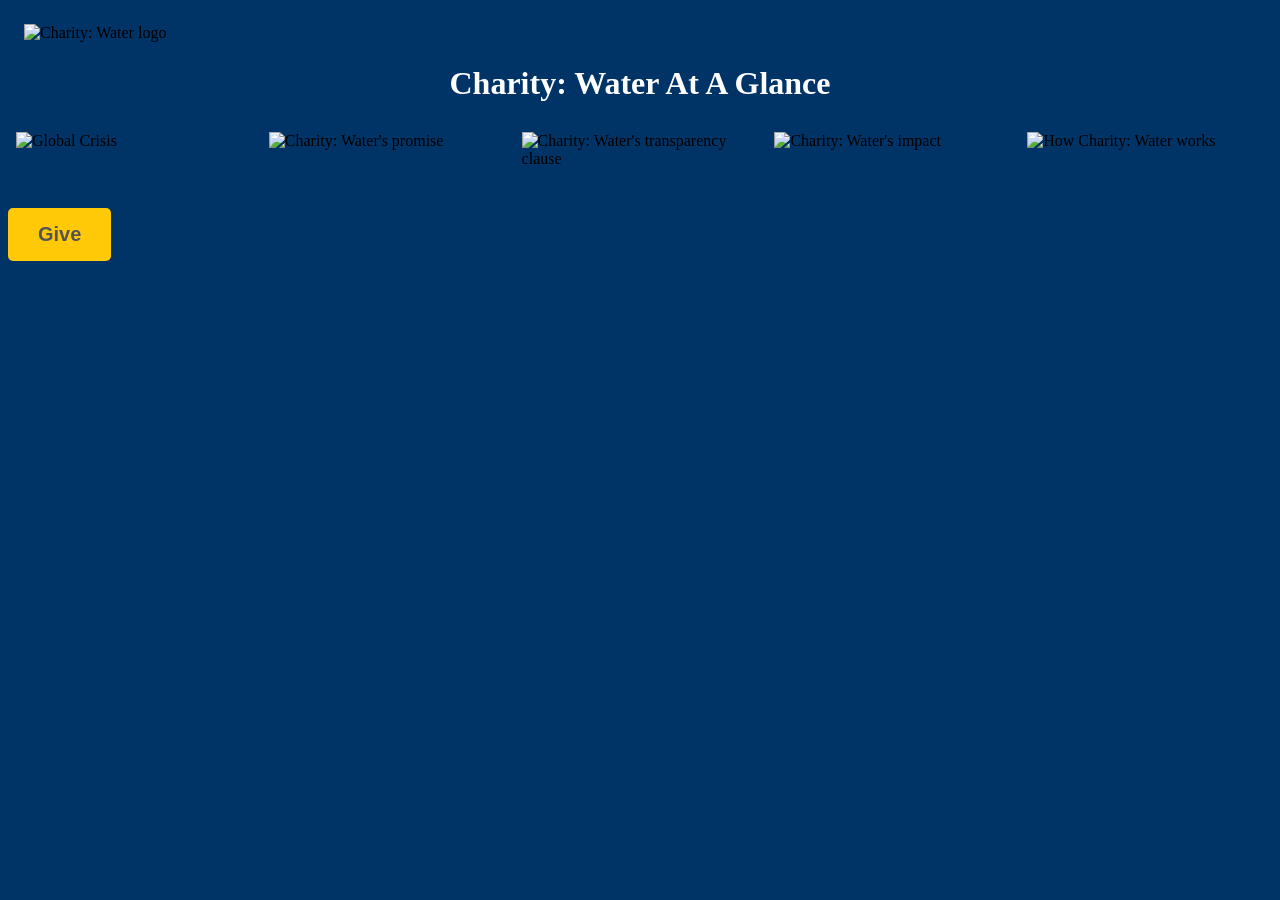
==== LearnMore.html @ 334eeda9 "Add files via upload" ====
<!DOCTYPE html>
<html lang="en">
<head>
    <meta charset="utf-8">
    <title>Learn More - Charity:Water</title>
    <link rel="stylesheet" href="styles.css">
    <link rel="icon" type="image/png" href="img/jerry_can_yellow.png">
</head>
<body>
    <div id="logo"><a target="_blank" href="https://www.charitywater.org/?utm_source=adwords&utm_medium=paid-cpc&utm_campaign=bof-spring-usrow&utm_term=GA_BOFU_Brand_PD_SRC_BRN_CVR_GEN_USA_MTD_V1&utm_content=branded&gad_source=1&gad_campaignid=23574816131&gbraid=0AAAAADNj5D88j9IKBp0G05AyP5p4FxPzy&gclid=EAIaIQobChMI1dfskYCUlAMVWojCCB1tMTu3EAAYASAAEgInG_D_BwE"><img alt="Charity: Water logo" id="cw" src="img/charitywater_logo_horizontal_WhiteText.png"></a></div>
    <br>
    <br>
    <h1>Charity: Water At A Glance</h1>
  <div class="info">
    <img alt="Global Crisis" class="cards" src="img/12.png">
    <img alt="Charity: Water's promise" class="cards" src="img/13.png">
    <img alt="Charity: Water's transparency clause" class="cards" src="img/14.png">
    <img alt="Charity: Water's impact" class="cards" src="img/15.png">
    <img alt="How Charity: Water works" class="cards" src="img/16.png">
  </div>
</body>
    <footer>
    <button class="button"><a target="_blank" href="https://www.charitywater.org/donate">Give</a></button>
    </footer>
</html>
---- styles.css ----
body {
    background-color: #003366;
}

#logo{
    position:relative;
    position:absolute;
    width:25%;
    padding:1em;
}

#cw{
  width:100%;
}

#give{
    position:absolute;
    right: 1em;
    justify-content: right;
    margin-right:1em;
}

.img {
    width:100%;
    height:100%;
    display: flex;
    justify-content: center;
    align-items: center; 
}

.button{
    background-color: #ffc907;
    color: #545454;
    padding: 15px 30px;
    border: none;
    border-radius: 5px;
    font-size: 20px;
    font-weight: bold;
    font-family: "verdana", sans-serif;
}

a{
    text-decoration: none;
    color: inherit;
}

button:hover {
  background-color: #9f7e05;
  color: white;
  transition-duration: .5s;
  cursor:pointer;
}

#text{
    text-align: right;
    margin:0em;
    margin-right: 1em;
    color: white;
    font-family: "verdana", sans-serif;
    align-content:center;
    
}

#footer {
    display: flex;
    justify-content: center;
    position: fixed;
    bottom: 0;
    width: 100%;
}

h1{
    text-align: center;
    color: white;
}

.cards{
    margin:.5em;
    width:19%;
}

.info{
    display: flex;
    margin-bottom: 2em
}
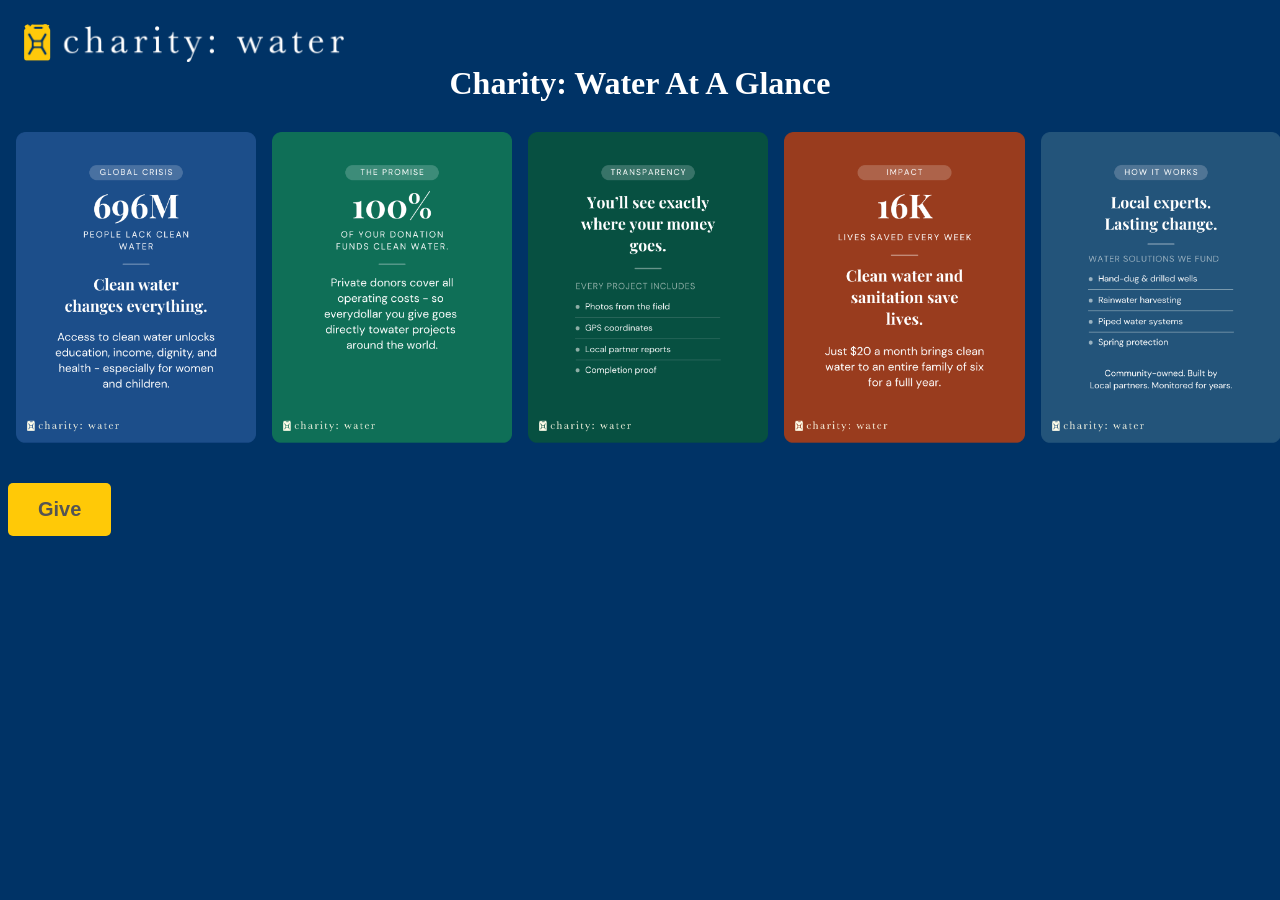
==== commit 2cb42cb3: "Add files via upload" ====
--- a/LearnMore.html
+++ b/LearnMore.html
@@ -7,7 +7,9 @@
     <link rel="icon" type="image/png" href="img/jerry_can_yellow.png">
 </head>
 <body>
-    <div id="logo"><a target="_blank" href="https://www.charitywater.org/?utm_source=adwords&utm_medium=paid-cpc&utm_campaign=bof-spring-usrow&utm_term=GA_BOFU_Brand_PD_SRC_BRN_CVR_GEN_USA_MTD_V1&utm_content=branded&gad_source=1&gad_campaignid=23574816131&gbraid=0AAAAADNj5D88j9IKBp0G05AyP5p4FxPzy&gclid=EAIaIQobChMI1dfskYCUlAMVWojCCB1tMTu3EAAYASAAEgInG_D_BwE"><img alt="Charity: Water logo" id="cw" src="img/charitywater_logo_horizontal_WhiteText.png"></a></div>
+    <div id="logo">
+        <a target="_blank" href="https://www.charitywater.org/?utm_source=adwords&utm_medium=paid-cpc&utm_campaign=bof-spring-usrow&utm_term=GA_BOFU_Brand_PD_SRC_BRN_CVR_GEN_USA_MTD_V1&utm_content=branded&gad_source=1&gad_campaignid=23574816131&gbraid=0AAAAADNj5D88j9IKBp0G05AyP5p4FxPzy&gclid=EAIaIQobChMI1dfskYCUlAMVWojCCB1tMTu3EAAYASAAEgInG_D_BwE"><img alt="Charity: Water logo" id="cw" src="img/charitywater_logo_horizontal_WhiteText.png"></a>
+    </div>
     <br>
     <br>
     <h1>Charity: Water At A Glance</h1>
@@ -20,6 +22,8 @@
   </div>
 </body>
     <footer>
-    <button class="button"><a target="_blank" href="https://www.charitywater.org/donate">Give</a></button>
+    <button class="button">
+        <a target="_blank" href="https://www.charitywater.org/donate">Give</a>
+    </button>
     </footer>
 </html> 
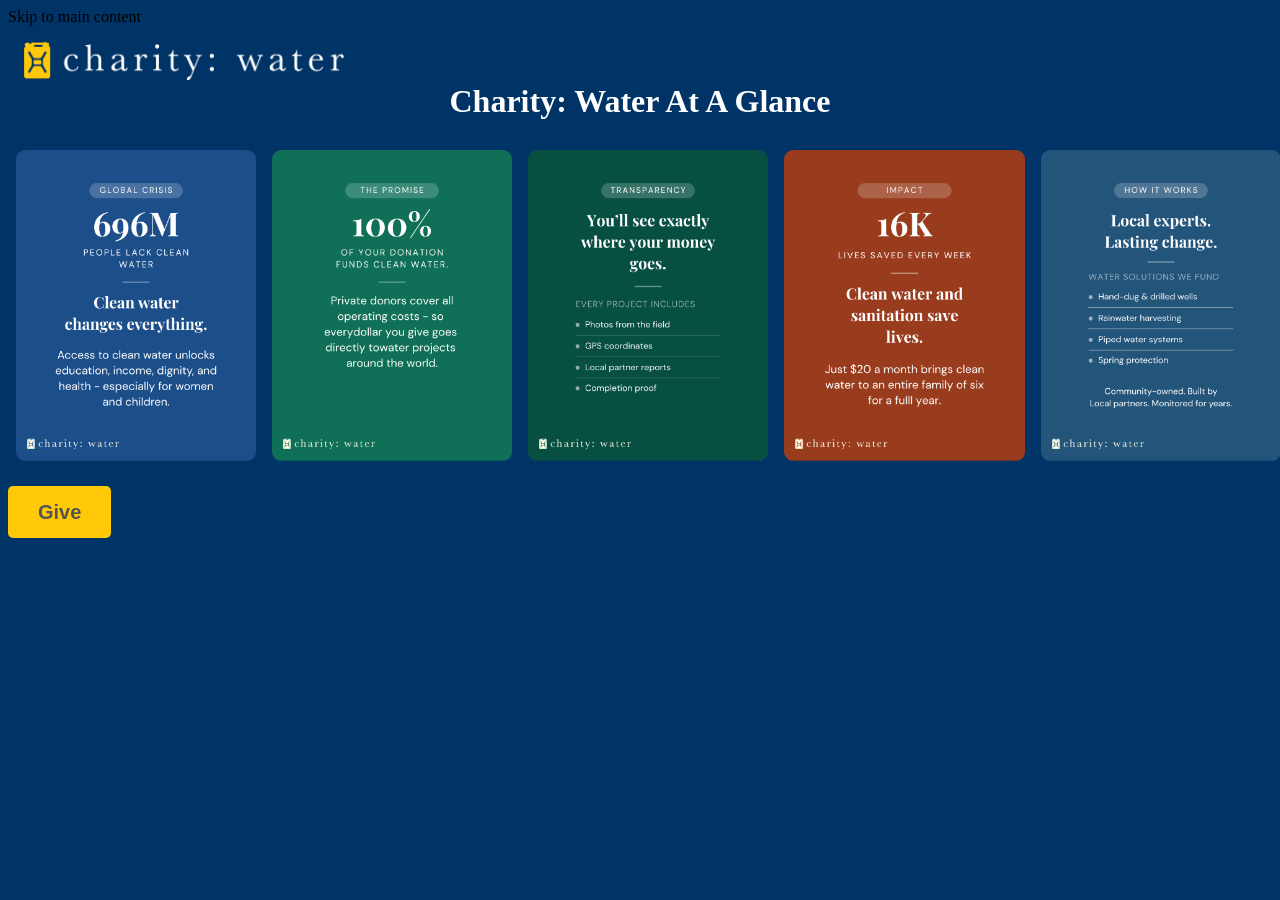
==== commit 56f25727: "Add files via upload" ====
--- a/LearnMore.html
+++ b/LearnMore.html
@@ -7,9 +7,12 @@
     <link rel="icon" type="image/png" href="img/jerry_can_yellow.png">
 </head>
 <body>
+    <main id="main">
+    <a class="skip-link" href="#main"> Skip to main content </a>
     <div id="logo">
-        <a target="_blank" href="https://www.charitywater.org/?utm_source=adwords&utm_medium=paid-cpc&utm_campaign=bof-spring-usrow&utm_term=GA_BOFU_Brand_PD_SRC_BRN_CVR_GEN_USA_MTD_V1&utm_content=branded&gad_source=1&gad_campaignid=23574816131&gbraid=0AAAAADNj5D88j9IKBp0G05AyP5p4FxPzy&gclid=EAIaIQobChMI1dfskYCUlAMVWojCCB1tMTu3EAAYASAAEgInG_D_BwE"><img alt="Charity: Water logo" id="cw" src="img/charitywater_logo_horizontal_WhiteText.png"></a>
+        <a target="_blank" href="https://www.charitywater.org/?utm_source=adwords&utm_medium=paid-cpc&utm_campaign=bof-spring-usrow&utm_term=GA_BOFU_Brand_PD_SRC_BRN_CVR_GEN_USA_MTD_V1&utm_content=branded&gad_source=1&gad_campaignid=23574816131&gbraid=0AAAAADNj5D88j9IKBp0G05AyP5p4FxPzy&gclid=EAIaIQobChMI1dfskYCUlAMVWojCCB1tMTu3EAAYASAAEgInG_D_BwE"><img alt="Charity: Water homepage" id="cw" src="img/charitywater_logo_horizontal_WhiteText.png"></a>
     </div>
+    <br>
     <br>
     <br>
     <h1>Charity: Water At A Glance</h1>
@@ -20,10 +23,9 @@
     <img alt="Charity: Water's impact" class="cards" src="img/15.png">
     <img alt="How Charity: Water works" class="cards" src="img/16.png">
   </div>
+        <footer>
+        <a class= "button" target="_blank" href="https://www.charitywater.org/donate">Give</a>
+    </footer>
+    </main>
 </body>
-    <footer>
-    <button class="button">
-        <a target="_blank" href="https://www.charitywater.org/donate">Give</a>
-    </button>
-    </footer>
 </html> 
